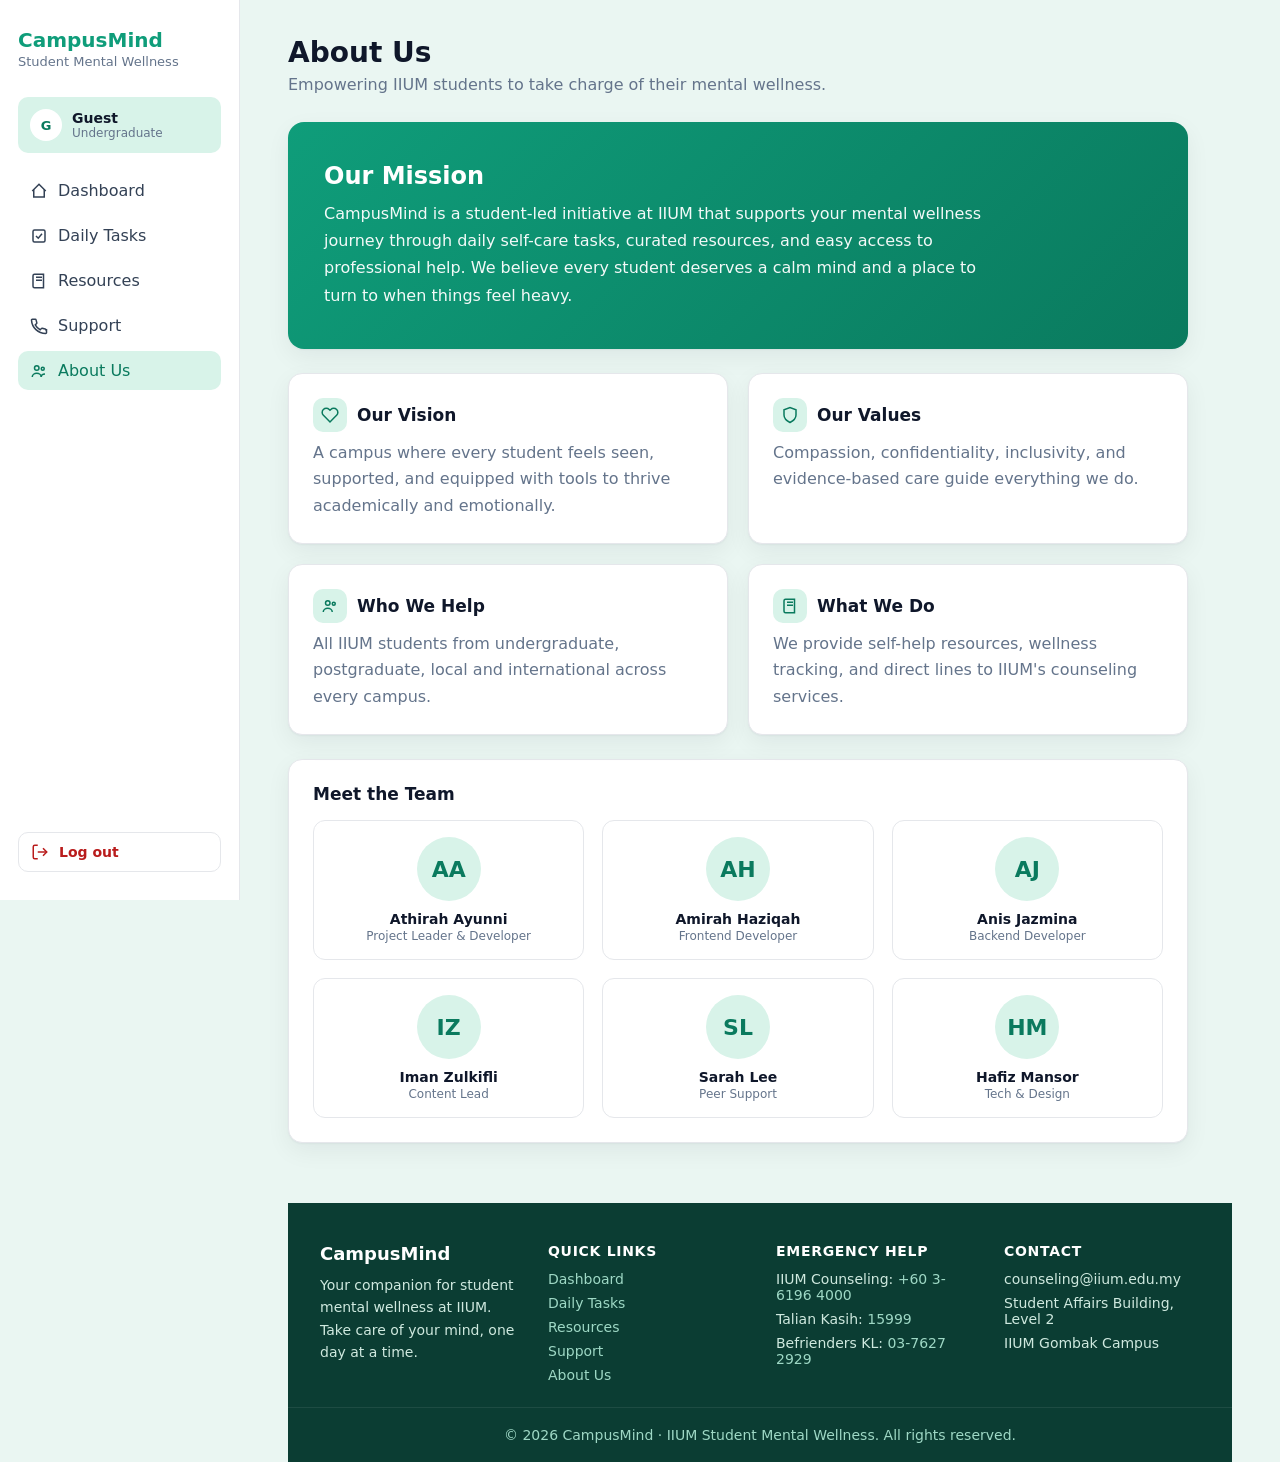
==== about_us.html @ 459f62b7 "Merge pull request #12 from athirahayunni2007-ux/newbranch fix: resolve all responsive layout breakp" ====
<!doctype html>
<html lang="en">
<head>
<meta charset="utf-8" />
<meta name="viewport" content="width=device-width,initial-scale=1" />
<title>About Us · CampusMind</title>
<link rel="stylesheet" href="theme.css" />
<style>
  .about-wrap{max-width:900px}
  .hero{
    background:linear-gradient(135deg,var(--cm-green) 0%,var(--cm-green-dark) 100%);
    color:#fff;border-radius:16px;padding:40px 36px;margin-bottom:24px;
    box-shadow:var(--cm-shadow);
  }
  .hero h3{margin:0 0 10px;font-size:24px}
  .hero p{margin:0;line-height:1.7;opacity:.95;max-width:680px}

  .grid-2{display:grid;grid-template-columns:1fr 1fr;gap:20px}
  .info-card{padding:24px}
  .info-card h4{margin:0 0 8px;font-size:17px;display:flex;align-items:center;gap:10px}
  .info-card .ico{
    width:34px;height:34px;border-radius:10px;background:var(--cm-green-soft);
    color:var(--cm-green-dark);display:inline-flex;align-items:center;justify-content:center;
  }
  .info-card .ico svg{width:18px;height:18px;stroke:currentColor;fill:none;stroke-width:2}
  .info-card p{margin:0;color:var(--cm-muted);line-height:1.65}

  .team-card{padding:24px;margin-top:24px}
  .team-card h4{margin:0 0 16px;font-size:17px}
  .team-grid{display:grid;grid-template-columns:repeat(3,1fr);gap:18px}
  .member{text-align:center;padding:16px;border:1px solid var(--cm-border);border-radius:12px}
  .member .avatar{
    width:64px;height:64px;border-radius:50%;margin:0 auto 10px;
    background:var(--cm-green-soft);color:var(--cm-green-dark);
    display:flex;align-items:center;justify-content:center;font-weight:700;font-size:22px;
  }
  .member .name{margin:0;font-weight:600;font-size:14px}
  .member .role{margin:2px 0 0;color:var(--cm-muted);font-size:12px}

  .loading{padding:30px;text-align:center;color:var(--cm-muted)}

  @media(max-width:990px){
    .grid-2{grid-template-columns:1fr}
    .team-grid{grid-template-columns:1fr 1fr}
  }
  @media(max-width:600px){
    .hero{padding:24px 20px}
    .hero h3{font-size:20px}
    .team-grid{grid-template-columns:1fr}
  }
</style>
</head>
<body>
<div class="cm-app">
  <aside class="cm-sidebar">
    <h1 class="cm-brand">CampusMind</h1>
    <p class="cm-brand-sub">Student Mental Wellness</p>
    <div class="cm-user">
      <div class="cm-avatar" id="user-initials">U</div>
            <div>
                <div class="cm-uname" id="user-display-name">User</div>
                <div class="cm-urole">Undergraduate</div>
            </div>
    </div>
    <nav class="cm-nav">
      <a href="dashboard.html"><svg viewBox="0 0 24 24"><path d="M3 12l9-9 9 9"/><path d="M5 10v10h14V10"/></svg>Dashboard</a>
      <a href="daily_tasks.html"><svg viewBox="0 0 24 24"><rect x="4" y="4" width="16" height="16" rx="2"/><path d="M8 12l3 3 5-6"/></svg>Daily Tasks</a>
      <a href="resource_library.html"><svg viewBox="0 0 24 24"><path d="M4 5a2 2 0 0 1 2-2h12v18H6a2 2 0 0 1-2-2z"/><path d="M8 7h8M8 11h8"/></svg>Resources</a>
      <a href="support.html"><svg viewBox="0 0 24 24"><path d="M22 16.92V21a1 1 0 0 1-1.11 1A19 19 0 0 1 2 4.11 1 1 0 0 1 3 3h4.09a1 1 0 0 1 1 .75l1 4a1 1 0 0 1-.29 1L7 10.5a16 16 0 0 0 6.5 6.5l1.75-1.79a1 1 0 0 1 1-.29l4 1a1 1 0 0 1 .75 1z"/></svg>Support</a>
      <a href="about_us.html" class="active"><svg viewBox="0 0 24 24"><circle cx="9" cy="8" r="3"/><path d="M3 20c0-3 3-5 6-5s6 2 6 5"/><circle cx="17" cy="9" r="2"/><path d="M15 20c0-2 2-4 5-4"/></svg>About Us</a>
    </nav>
    <a href="index.html" class="cm-logout" onclick="localStorage.removeItem('activeUser');">
      <svg viewBox="0 0 24 24"><path d="M9 21H5a2 2 0 0 1-2-2V5a2 2 0 0 1 2-2h4"/><path d="M16 17l5-5-5-5"/><path d="M21 12H9"/></svg>
      Log out
    </a>
  </aside>

  <main class="cm-main">
    <h2 class="cm-page-title">About Us</h2>
    <p class="cm-page-sub">Empowering IIUM students to take charge of their mental wellness.</p>

    <div id="about-content" class="about-wrap">
      <div class="loading">Loading…</div>
    </div>

    <div id="cm-footer-slot"></div>
  </main>
</div>

<script id="about-data" type="application/json">
{
  "hero": {
    "title": "Our Mission",
    "body": "CampusMind is a student-led initiative at IIUM that supports your mental wellness journey through daily self-care tasks, curated resources, and easy access to professional help. We believe every student deserves a calm mind and a place to turn to when things feel heavy."
  },
  "info": [
    { "icon": "heart",  "title": "Our Vision",  "body": "A campus where every student feels seen, supported, and equipped with tools to thrive academically and emotionally." },
    { "icon": "shield", "title": "Our Values",  "body": "Compassion, confidentiality, inclusivity, and evidence-based care guide everything we do." },
    { "icon": "users",  "title": "Who We Help", "body": "All IIUM students from undergraduate, postgraduate, local and international across every campus." },
    { "icon": "book",   "title": "What We Do",  "body": "We provide self-help resources, wellness tracking, and direct lines to IIUM's counseling services." }
  ],
  "team": [
    { "name": "Athirah Ayunni",  "role": "Project Leader & Developer" },
    { "name": "Amirah Haziqah",         "role": "Frontend Developer" },
    { "name": "Anis Jazmina",        "role": "Backend Developer" },
    { "name": "Iman Zulkifli",      "role": "Content Lead" },
    { "name": "Sarah Lee",          "role": "Peer Support" },
    { "name": "Hafiz Mansor",       "role": "Tech & Design" }
  ]
}
</script>

<script>
  const savedName = localStorage.getItem('activeUser') || "Guest";
    document.getElementById('user-display-name').innerText = savedName;
    document.getElementById('user-initials').innerText = savedName.charAt(0).toUpperCase();

(function(){
  var ICONS = {
    heart:  '<svg viewBox="0 0 24 24"><path d="M20.84 4.61a5.5 5.5 0 0 0-7.78 0L12 5.67l-1.06-1.06a5.5 5.5 0 0 0-7.78 7.78l1.06 1.06L12 21.23l7.78-7.78 1.06-1.06a5.5 5.5 0 0 0 0-7.78z"/></svg>',
    shield: '<svg viewBox="0 0 24 24"><path d="M12 22s8-4 8-10V5l-8-3-8 3v7c0 6 8 10 8 10z"/></svg>',
    users:  '<svg viewBox="0 0 24 24"><circle cx="9" cy="8" r="3"/><path d="M3 20c0-3 3-5 6-5s6 2 6 5"/><circle cx="17" cy="9" r="2"/></svg>',
    book:   '<svg viewBox="0 0 24 24"><path d="M4 5a2 2 0 0 1 2-2h12v18H6a2 2 0 0 1-2-2z"/><path d="M8 7h8M8 11h8"/></svg>'
  };

  function render(d){
    var initials = function(n){return n.split(' ').map(function(p){return p[0]}).join('').slice(0,2).toUpperCase();};
    var html = ''+
      '<section class="hero"><h3>'+d.hero.title+'</h3><p>'+d.hero.body+'</p></section>'+
      '<div class="grid-2">'+
        d.info.map(function(i){
          return '<div class="cm-card info-card">'+
            '<h4><span class="ico">'+(ICONS[i.icon]||ICONS.heart)+'</span>'+i.title+'</h4>'+
            '<p>'+i.body+'</p></div>';
        }).join('')+
      '</div>'+
      '<section class="cm-card team-card">'+
        '<h4>Meet the Team</h4>'+
        '<div class="team-grid">'+
          d.team.map(function(m){
            return '<div class="member"><div class="avatar">'+initials(m.name)+'</div>'+
              '<p class="name">'+m.name+'</p><p class="role">'+m.role+'</p></div>';
          }).join('')+
        '</div>'+
      '</section>';
    document.getElementById('about-content').innerHTML = html;
  }

  function fallback(){
    try{ render(JSON.parse(document.getElementById('about-data').textContent)); }
    catch(e){ document.getElementById('about-content').innerHTML='<div class="loading">Unable to load.</div>'; }
  }

  var xhr = new XMLHttpRequest();
  xhr.open('GET','about.json',true);
  xhr.onreadystatechange = function(){
    if(xhr.readyState===4){
      if(xhr.status===200){
        try{ render(JSON.parse(xhr.responseText)); }catch(e){ fallback(); }
      } else { fallback(); }
    }
  };
  try{ xhr.send(); }catch(e){ fallback(); }
})();
</script>
<script src="footer.js"></script>
</body>
</html>
---- theme.css ----
:root{
  --cm-green:#0f9d7a;
  --cm-green-dark:#0a7a5e;
  --cm-green-soft:#d8f3e9;
  --cm-bg:#eaf6f2;
  --cm-card:#ffffff;
  --cm-text:#0f172a;
  --cm-muted:#64748b;
  --cm-border:#e5e7eb;
  --cm-shadow:0 1px 2px rgba(15,23,42,.04), 0 8px 24px rgba(15,23,42,.06);
}
*{box-sizing:border-box}
html,body{margin:0;padding:0}
body{
  font-family:'Inter','Segoe UI',system-ui,-apple-system,sans-serif;
  background:var(--cm-bg);
  color:var(--cm-text);
  min-height:100vh;
}
a{color:var(--cm-green);text-decoration:none}
a:hover{text-decoration:underline}

.cm-app{display:grid;grid-template-columns:240px 1fr;min-height:100vh}
.cm-sidebar{
  background:#fff;
  border-right:1px solid var(--cm-border);
  padding:28px 18px;
  position:sticky;top:0;height:100vh;
  display:flex;flex-direction:column;
}
.cm-user{
  display:flex;align-items:center;gap:10px;
  padding:12px;border-radius:10px;background:var(--cm-green-soft);
  margin-bottom:18px;
}
.cm-user .cm-avatar{
  width:32px;height:32px;border-radius:50%;
  background:#fff;color:var(--cm-green-dark);
  display:flex;align-items:center;justify-content:center;font-weight:700;font-size:13px;
}
.cm-user .cm-uname{font-weight:600;font-size:14px;line-height:1.2}
.cm-user .cm-urole{color:var(--cm-muted);font-size:12px}
.cm-logout{
  margin-top:auto;
  display:flex;align-items:center;gap:10px;
  padding:10px 12px;border-radius:10px;
  background:transparent;border:1px solid var(--cm-border);
  color:#b91c1c;font-weight:600;font-size:14px;
  cursor:pointer;text-decoration:none;
  font-family:inherit;width:100%;
}
.cm-logout:hover{background:#fef2f2;text-decoration:none}
.cm-logout svg{width:18px;height:18px;stroke:currentColor;fill:none;stroke-width:2}
.cm-brand{font-weight:800;color:var(--cm-green);font-size:20px;margin:0}
.cm-brand-sub{color:var(--cm-muted);font-size:13px;margin:2px 0 28px}
.cm-nav{display:flex;flex-direction:column;gap:6px}
.cm-nav a{
  display:flex;align-items:center;gap:10px;
  padding:10px 12px;border-radius:10px;color:#334155;font-weight:500;
}
.cm-nav a:hover{background:#f1f5f9;text-decoration:none}
.cm-nav a.active{background:var(--cm-green-soft);color:var(--cm-green-dark)}
.cm-nav svg{width:18px;height:18px;stroke:currentColor;fill:none;stroke-width:2}

.cm-main{padding:36px 48px 0}
.cm-page-title{font-size:28px;font-weight:800;margin:0 0 6px}
.cm-page-sub{color:var(--cm-muted);margin:0 0 28px}

.cm-card{
  background:var(--cm-card);
  border:1px solid var(--cm-border);
  border-radius:14px;
  box-shadow:var(--cm-shadow);
  overflow:hidden;
}

.cm-footer{
  margin-top:60px;
  background:#0b3d33;
  color:#cfe9df;
}
.cm-footer-inner{
  max-width:1200px;margin:0 auto;
  padding:40px 32px 24px;
  display:grid;grid-template-columns:repeat(4,1fr);gap:32px;
}
.cm-footer h4.cm-footer-brand{color:#fff;margin:0 0 10px;font-size:18px}
.cm-footer h5{color:#fff;margin:0 0 12px;font-size:14px;text-transform:uppercase;letter-spacing:.05em}
.cm-footer p{margin:0;line-height:1.6;font-size:14px}
.cm-footer ul{list-style:none;padding:0;margin:0;display:flex;flex-direction:column;gap:8px;font-size:14px}
.cm-footer a{color:#9ed8c5}
.cm-footer a:hover{color:#fff}
.cm-footer-bottom{
  border-top:1px solid rgba(255,255,255,.08);
  padding:16px 32px;text-align:center;font-size:13px;color:#9ed8c5;
}

@media (max-width: 990px){
  .cm-app{grid-template-columns:1fr}
  .cm-sidebar{position:static;height:auto;padding:20px;border-right:none;border-bottom:1px solid var(--cm-border)}
  .cm-nav{flex-direction:row;flex-wrap:wrap;gap:8px}
  .cm-logout{margin-top:15px;width:auto;display:inline-flex}
  .cm-brand-sub{margin-bottom:15px}
  .cm-main{padding:28px}
  .cm-footer-inner{grid-template-columns:1fr 1fr;padding:32px 20px}
}

@media (max-width: 600px){
  .cm-sidebar{padding:15px}
  .cm-nav{flex-direction:column;width:100%}
  .cm-nav a{width:100%}
  .cm-logout{display:flex;width:100%;justify-content:center}
  .cm-main{padding:16px}
  .cm-page-title{font-size:22px}
  .cm-footer-inner{grid-template-columns:1fr;gap:24px}
}
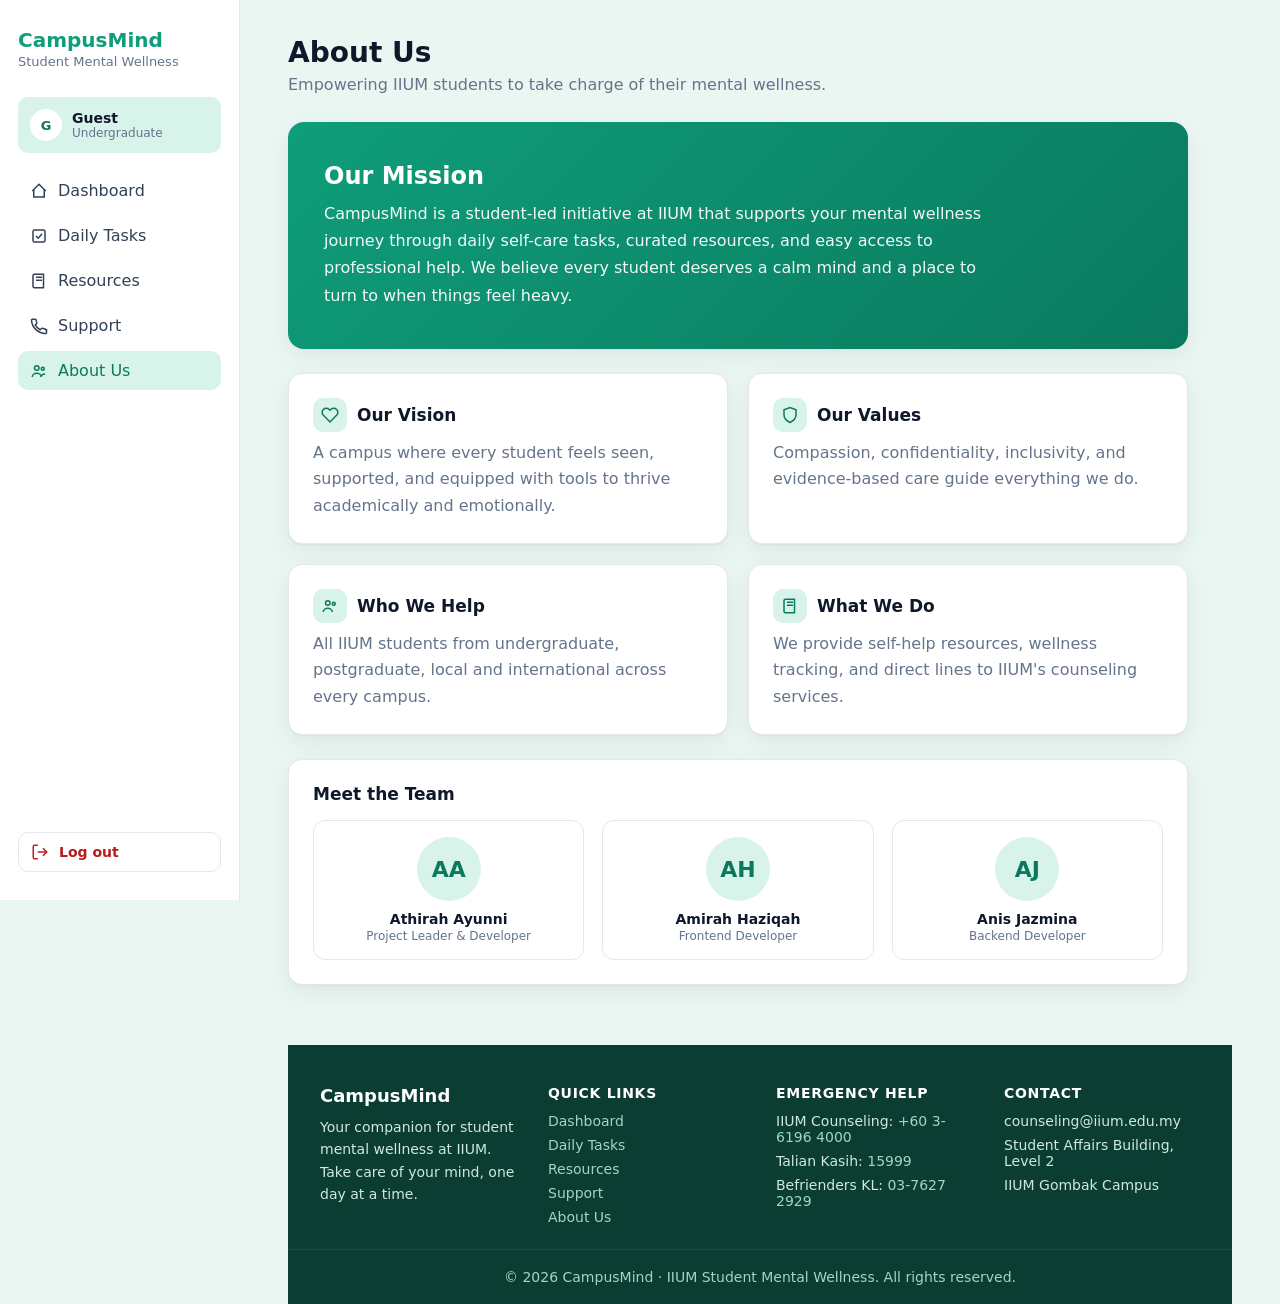
==== commit 3554e31d: "edit/AboutUsTeam" ====
--- a/about_us.html
+++ b/about_us.html
@@ -1,56 +1,107 @@
 <!doctype html>
 <html lang="en">
 <head>
-<meta charset="utf-8" />
-<meta name="viewport" content="width=device-width,initial-scale=1" />
-<title>About Us · CampusMind</title>
-<link rel="stylesheet" href="theme.css" />
-<style>
-  .about-wrap{max-width:900px}
+  <meta charset="utf-8" />
+  <meta name="viewport" content="width=device-width,initial-scale=1" />
+
+  <title>About Us · CampusMind</title>
+  <link rel="stylesheet" href="theme.css" />
+
+  <style>
+
+  .about-wrap{
+    max-width:900px
+  }
+
   .hero{
     background:linear-gradient(135deg,var(--cm-green) 0%,var(--cm-green-dark) 100%);
     color:#fff;border-radius:16px;padding:40px 36px;margin-bottom:24px;
     box-shadow:var(--cm-shadow);
   }
-  .hero h3{margin:0 0 10px;font-size:24px}
-  .hero p{margin:0;line-height:1.7;opacity:.95;max-width:680px}
-
-  .grid-2{display:grid;grid-template-columns:1fr 1fr;gap:20px}
-  .info-card{padding:24px}
-  .info-card h4{margin:0 0 8px;font-size:17px;display:flex;align-items:center;gap:10px}
+
+  .hero h3{
+    margin:0 0 10px;font-size:24px
+  }
+
+  .hero p{
+    margin:0;line-height:1.7;opacity:.95;max-width:680px
+  }
+
+  .grid-2{
+    display:grid;grid-template-columns:1fr 1fr;gap:20px
+  }
+
+  .info-card{
+    padding:24px
+  }
+
+  .info-card h4{
+    margin:0 0 8px;font-size:17px;display:flex;align-items:center;gap:10px
+  }
+
   .info-card .ico{
     width:34px;height:34px;border-radius:10px;background:var(--cm-green-soft);
     color:var(--cm-green-dark);display:inline-flex;align-items:center;justify-content:center;
   }
-  .info-card .ico svg{width:18px;height:18px;stroke:currentColor;fill:none;stroke-width:2}
-  .info-card p{margin:0;color:var(--cm-muted);line-height:1.65}
-
-  .team-card{padding:24px;margin-top:24px}
-  .team-card h4{margin:0 0 16px;font-size:17px}
-  .team-grid{display:grid;grid-template-columns:repeat(3,1fr);gap:18px}
-  .member{text-align:center;padding:16px;border:1px solid var(--cm-border);border-radius:12px}
+
+  .info-card .ico svg{
+    width:18px;height:18px;stroke:currentColor;fill:none;stroke-width:2
+  }
+
+  .info-card p{
+    margin:0;color:var(--cm-muted);line-height:1.65
+  }
+
+  .team-card{
+    padding:24px;margin-top:24px
+  }
+
+  .team-card h4{
+    margin:0 0 16px;font-size:17px
+  }
+
+  .team-grid{
+    display:grid;grid-template-columns:repeat(3,1fr);gap:18px
+  }
+
+  .member{
+    text-align:center;padding:16px;border:1px solid var(--cm-border);border-radius:12px
+  }
+
   .member .avatar{
     width:64px;height:64px;border-radius:50%;margin:0 auto 10px;
     background:var(--cm-green-soft);color:var(--cm-green-dark);
     display:flex;align-items:center;justify-content:center;font-weight:700;font-size:22px;
   }
-  .member .name{margin:0;font-weight:600;font-size:14px}
-  .member .role{margin:2px 0 0;color:var(--cm-muted);font-size:12px}
-
-  .loading{padding:30px;text-align:center;color:var(--cm-muted)}
+
+  .member .name{
+    margin:0;font-weight:600;font-size:14px
+  }
+
+  .member .role{
+    margin:2px 0 0;color:var(--cm-muted);font-size:12px
+  }
+
+  .loading{
+    padding:30px;text-align:center;color:var(--cm-muted)
+  }
 
   @media(max-width:990px){
     .grid-2{grid-template-columns:1fr}
     .team-grid{grid-template-columns:1fr 1fr}
   }
+  
   @media(max-width:600px){
     .hero{padding:24px 20px}
     .hero h3{font-size:20px}
     .team-grid{grid-template-columns:1fr}
   }
-</style>
+
+  </style>
 </head>
+
 <body>
+
 <div class="cm-app">
   <aside class="cm-sidebar">
     <h1 class="cm-brand">CampusMind</h1>
@@ -62,6 +113,7 @@
                 <div class="cm-urole">Undergraduate</div>
             </div>
     </div>
+
     <nav class="cm-nav">
       <a href="dashboard.html"><svg viewBox="0 0 24 24"><path d="M3 12l9-9 9 9"/><path d="M5 10v10h14V10"/></svg>Dashboard</a>
       <a href="daily_tasks.html"><svg viewBox="0 0 24 24"><rect x="4" y="4" width="16" height="16" rx="2"/><path d="M8 12l3 3 5-6"/></svg>Daily Tasks</a>
@@ -69,6 +121,7 @@
       <a href="support.html"><svg viewBox="0 0 24 24"><path d="M22 16.92V21a1 1 0 0 1-1.11 1A19 19 0 0 1 2 4.11 1 1 0 0 1 3 3h4.09a1 1 0 0 1 1 .75l1 4a1 1 0 0 1-.29 1L7 10.5a16 16 0 0 0 6.5 6.5l1.75-1.79a1 1 0 0 1 1-.29l4 1a1 1 0 0 1 .75 1z"/></svg>Support</a>
       <a href="about_us.html" class="active"><svg viewBox="0 0 24 24"><circle cx="9" cy="8" r="3"/><path d="M3 20c0-3 3-5 6-5s6 2 6 5"/><circle cx="17" cy="9" r="2"/><path d="M15 20c0-2 2-4 5-4"/></svg>About Us</a>
     </nav>
+
     <a href="index.html" class="cm-logout" onclick="localStorage.removeItem('activeUser');">
       <svg viewBox="0 0 24 24"><path d="M9 21H5a2 2 0 0 1-2-2V5a2 2 0 0 1 2-2h4"/><path d="M16 17l5-5-5-5"/><path d="M21 12H9"/></svg>
       Log out
@@ -102,10 +155,7 @@
   "team": [
     { "name": "Athirah Ayunni",  "role": "Project Leader & Developer" },
     { "name": "Amirah Haziqah",         "role": "Frontend Developer" },
-    { "name": "Anis Jazmina",        "role": "Backend Developer" },
-    { "name": "Iman Zulkifli",      "role": "Content Lead" },
-    { "name": "Sarah Lee",          "role": "Peer Support" },
-    { "name": "Hafiz Mansor",       "role": "Tech & Design" }
+    { "name": "Anis Jazmina",        "role": "Backend Developer" }
   ]
 }
 </script>
@@ -163,6 +213,8 @@
   try{ xhr.send(); }catch(e){ fallback(); }
 })();
 </script>
+
 <script src="footer.js"></script>
+
 </body>
 </html>
--- a/theme.css
+++ b/theme.css
@@ -10,17 +10,30 @@
   --cm-shadow:0 1px 2px rgba(15,23,42,.04), 0 8px 24px rgba(15,23,42,.06);
 }
 *{box-sizing:border-box}
-html,body{margin:0;padding:0}
+
+html,body{
+  margin:0;padding:0
+}
+
 body{
   font-family:'Inter','Segoe UI',system-ui,-apple-system,sans-serif;
   background:var(--cm-bg);
   color:var(--cm-text);
   min-height:100vh;
 }
-a{color:var(--cm-green);text-decoration:none}
-a:hover{text-decoration:underline}
 
-.cm-app{display:grid;grid-template-columns:240px 1fr;min-height:100vh}
+a{
+  color:var(--cm-green);text-decoration:none
+}
+
+a:hover{
+  text-decoration:underline
+}
+
+.cm-app{
+  display:grid;grid-template-columns:240px 1fr;min-height:100vh
+}
+
 .cm-sidebar{
   background:#fff;
   border-right:1px solid var(--cm-border);
@@ -28,18 +41,27 @@
   position:sticky;top:0;height:100vh;
   display:flex;flex-direction:column;
 }
+
 .cm-user{
   display:flex;align-items:center;gap:10px;
   padding:12px;border-radius:10px;background:var(--cm-green-soft);
   margin-bottom:18px;
 }
+
 .cm-user .cm-avatar{
   width:32px;height:32px;border-radius:50%;
   background:#fff;color:var(--cm-green-dark);
   display:flex;align-items:center;justify-content:center;font-weight:700;font-size:13px;
 }
-.cm-user .cm-uname{font-weight:600;font-size:14px;line-height:1.2}
-.cm-user .cm-urole{color:var(--cm-muted);font-size:12px}
+
+.cm-user .cm-uname{
+  font-weight:600;font-size:14px;line-height:1.2
+}
+
+.cm-user .cm-urole{
+  color:var(--cm-muted);font-size:12px
+}
+
 .cm-logout{
   margin-top:auto;
   display:flex;align-items:center;gap:10px;
@@ -49,22 +71,55 @@
   cursor:pointer;text-decoration:none;
   font-family:inherit;width:100%;
 }
-.cm-logout:hover{background:#fef2f2;text-decoration:none}
-.cm-logout svg{width:18px;height:18px;stroke:currentColor;fill:none;stroke-width:2}
-.cm-brand{font-weight:800;color:var(--cm-green);font-size:20px;margin:0}
-.cm-brand-sub{color:var(--cm-muted);font-size:13px;margin:2px 0 28px}
-.cm-nav{display:flex;flex-direction:column;gap:6px}
+
+.cm-logout:hover{
+  background:#fef2f2;text-decoration:none
+}
+
+.cm-logout svg{
+  width:18px;height:18px;stroke:currentColor;fill:none;stroke-width:2
+}
+
+.cm-brand{
+  font-weight:800;color:var(--cm-green);font-size:20px;margin:0
+}
+
+.cm-brand-sub{
+  color:var(--cm-muted);font-size:13px;margin:2px 0 28px
+}
+
+.cm-nav{
+  display:flex;flex-direction:column;gap:6px
+}
+
 .cm-nav a{
   display:flex;align-items:center;gap:10px;
   padding:10px 12px;border-radius:10px;color:#334155;font-weight:500;
 }
-.cm-nav a:hover{background:#f1f5f9;text-decoration:none}
-.cm-nav a.active{background:var(--cm-green-soft);color:var(--cm-green-dark)}
-.cm-nav svg{width:18px;height:18px;stroke:currentColor;fill:none;stroke-width:2}
 
-.cm-main{padding:36px 48px 0}
-.cm-page-title{font-size:28px;font-weight:800;margin:0 0 6px}
-.cm-page-sub{color:var(--cm-muted);margin:0 0 28px}
+.cm-nav a:hover{
+  background:#f1f5f9;text-decoration:none
+}
+
+.cm-nav a.active{
+  background:var(--cm-green-soft);color:var(--cm-green-dark)
+}
+
+.cm-nav svg{
+  width:18px;height:18px;stroke:currentColor;fill:none;stroke-width:2
+}
+
+.cm-main{
+  padding:36px 48px 0
+}
+
+.cm-page-title{
+  font-size:28px;font-weight:800;margin:0 0 6px
+}
+
+.cm-page-sub{
+  color:var(--cm-muted);margin:0 0 28px
+}
 
 .cm-card{
   background:var(--cm-card);
@@ -79,17 +134,36 @@
   background:#0b3d33;
   color:#cfe9df;
 }
+
 .cm-footer-inner{
   max-width:1200px;margin:0 auto;
   padding:40px 32px 24px;
   display:grid;grid-template-columns:repeat(4,1fr);gap:32px;
 }
-.cm-footer h4.cm-footer-brand{color:#fff;margin:0 0 10px;font-size:18px}
-.cm-footer h5{color:#fff;margin:0 0 12px;font-size:14px;text-transform:uppercase;letter-spacing:.05em}
-.cm-footer p{margin:0;line-height:1.6;font-size:14px}
-.cm-footer ul{list-style:none;padding:0;margin:0;display:flex;flex-direction:column;gap:8px;font-size:14px}
-.cm-footer a{color:#9ed8c5}
-.cm-footer a:hover{color:#fff}
+
+.cm-footer h4.cm-footer-brand{
+  color:#fff;margin:0 0 10px;font-size:18px
+}
+
+.cm-footer h5{
+  color:#fff;margin:0 0 12px;font-size:14px;text-transform:uppercase;letter-spacing:.05em
+}
+
+.cm-footer p{
+  margin:0;line-height:1.6;font-size:14px
+}
+
+.cm-footer ul{
+  list-style:none;padding:0;margin:0;display:flex;flex-direction:column;gap:8px;font-size:14px
+}
+
+.cm-footer a{
+  color:#9ed8c5
+}
+.cm-footer a:hover{
+  color:#fff
+}
+
 .cm-footer-bottom{
   border-top:1px solid rgba(255,255,255,.08);
   padding:16px 32px;text-align:center;font-size:13px;color:#9ed8c5;
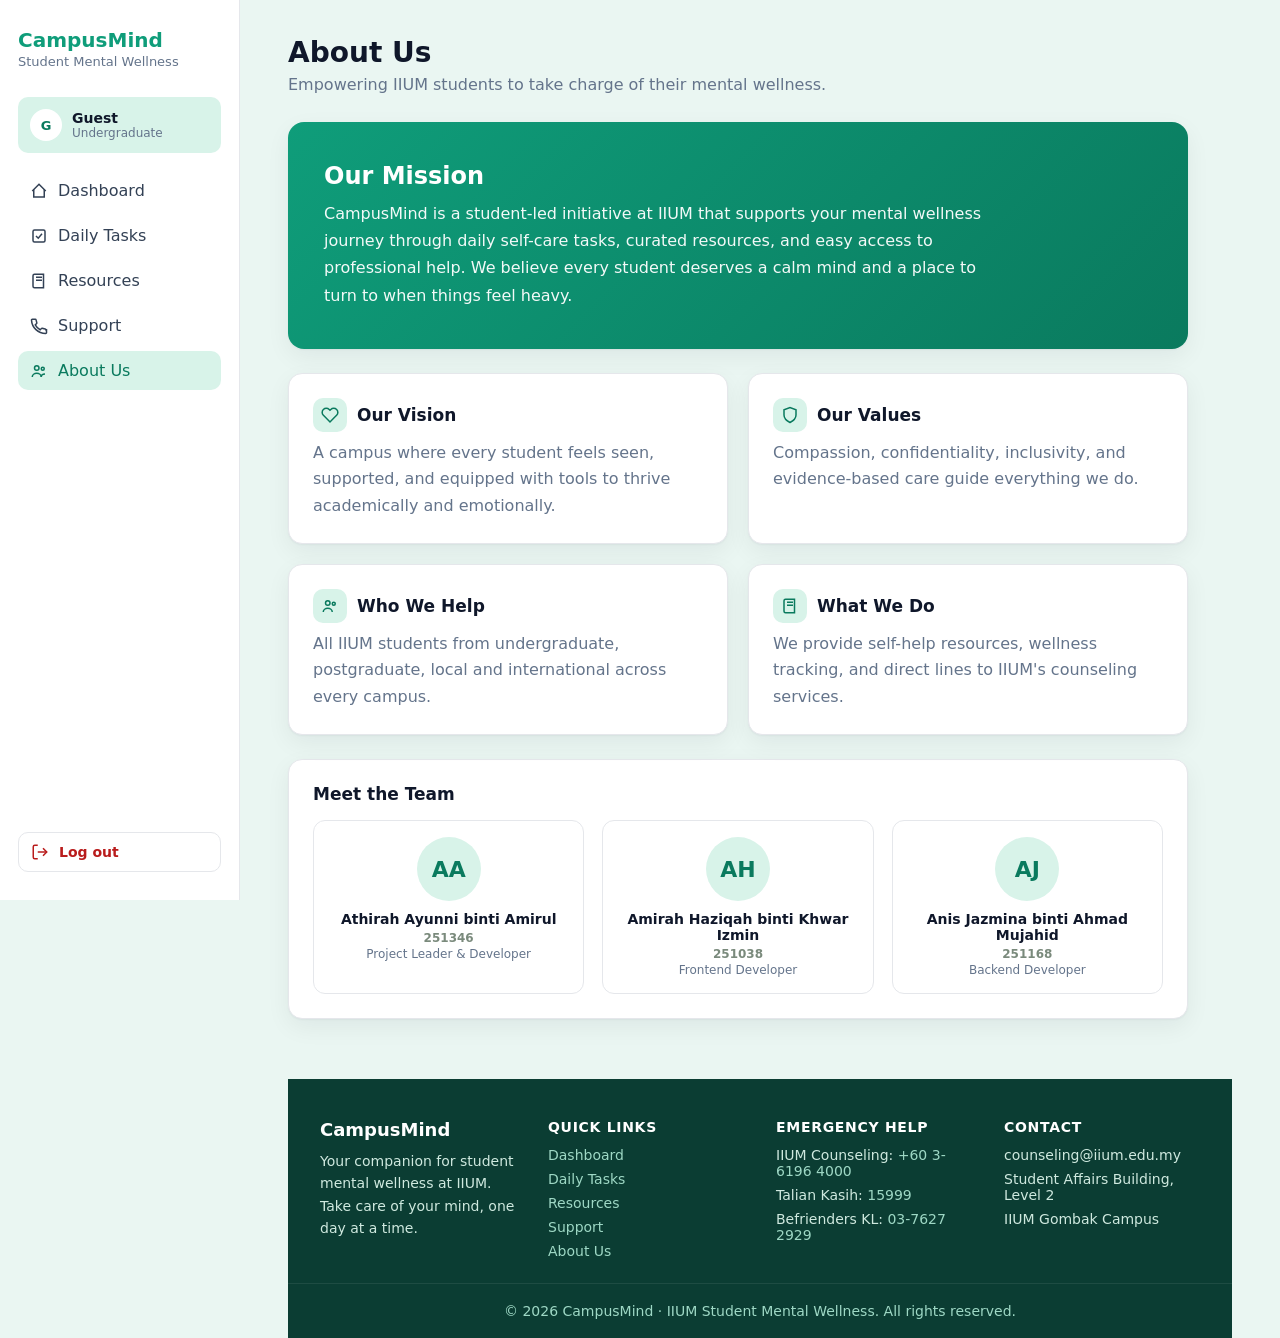
==== commit 3ba760f0: "fixed/AboutUs" ====
--- a/about_us.html
+++ b/about_us.html
@@ -153,9 +153,9 @@
     { "icon": "book",   "title": "What We Do",  "body": "We provide self-help resources, wellness tracking, and direct lines to IIUM's counseling services." }
   ],
   "team": [
-    { "name": "Athirah Ayunni",  "role": "Project Leader & Developer" },
-    { "name": "Amirah Haziqah",         "role": "Frontend Developer" },
-    { "name": "Anis Jazmina",        "role": "Backend Developer" }
+    { "name": "Athirah Ayunni binti Amirul",        "matricNo": "251346" ,         "role": "Project Leader & Developer" },
+    { "name": "Amirah Haziqah binti Khwar Izmin",    "matricNo": "251038",   "role": "Frontend Developer" },
+    { "name": "Anis Jazmina binti Ahmad Mujahid",    "matricNo": "251168" ,   "role": "Backend Developer" }
   ]
 }
 </script>
@@ -189,7 +189,9 @@
         '<div class="team-grid">'+
           d.team.map(function(m){
             return '<div class="member"><div class="avatar">'+initials(m.name)+'</div>'+
-              '<p class="name">'+m.name+'</p><p class="role">'+m.role+'</p></div>';
+              '<p class="name">'+m.name+'</p>'+
+              '<p class="role" style="font-weight: 600; color: #7a8a7c; margin: 4px 0 0;">'+m.matricNo+'</p>'+ // Tambah baris ini
+              '<p class="role">'+m.role+'</p></div>';
           }).join('')+
         '</div>'+
       '</section>';
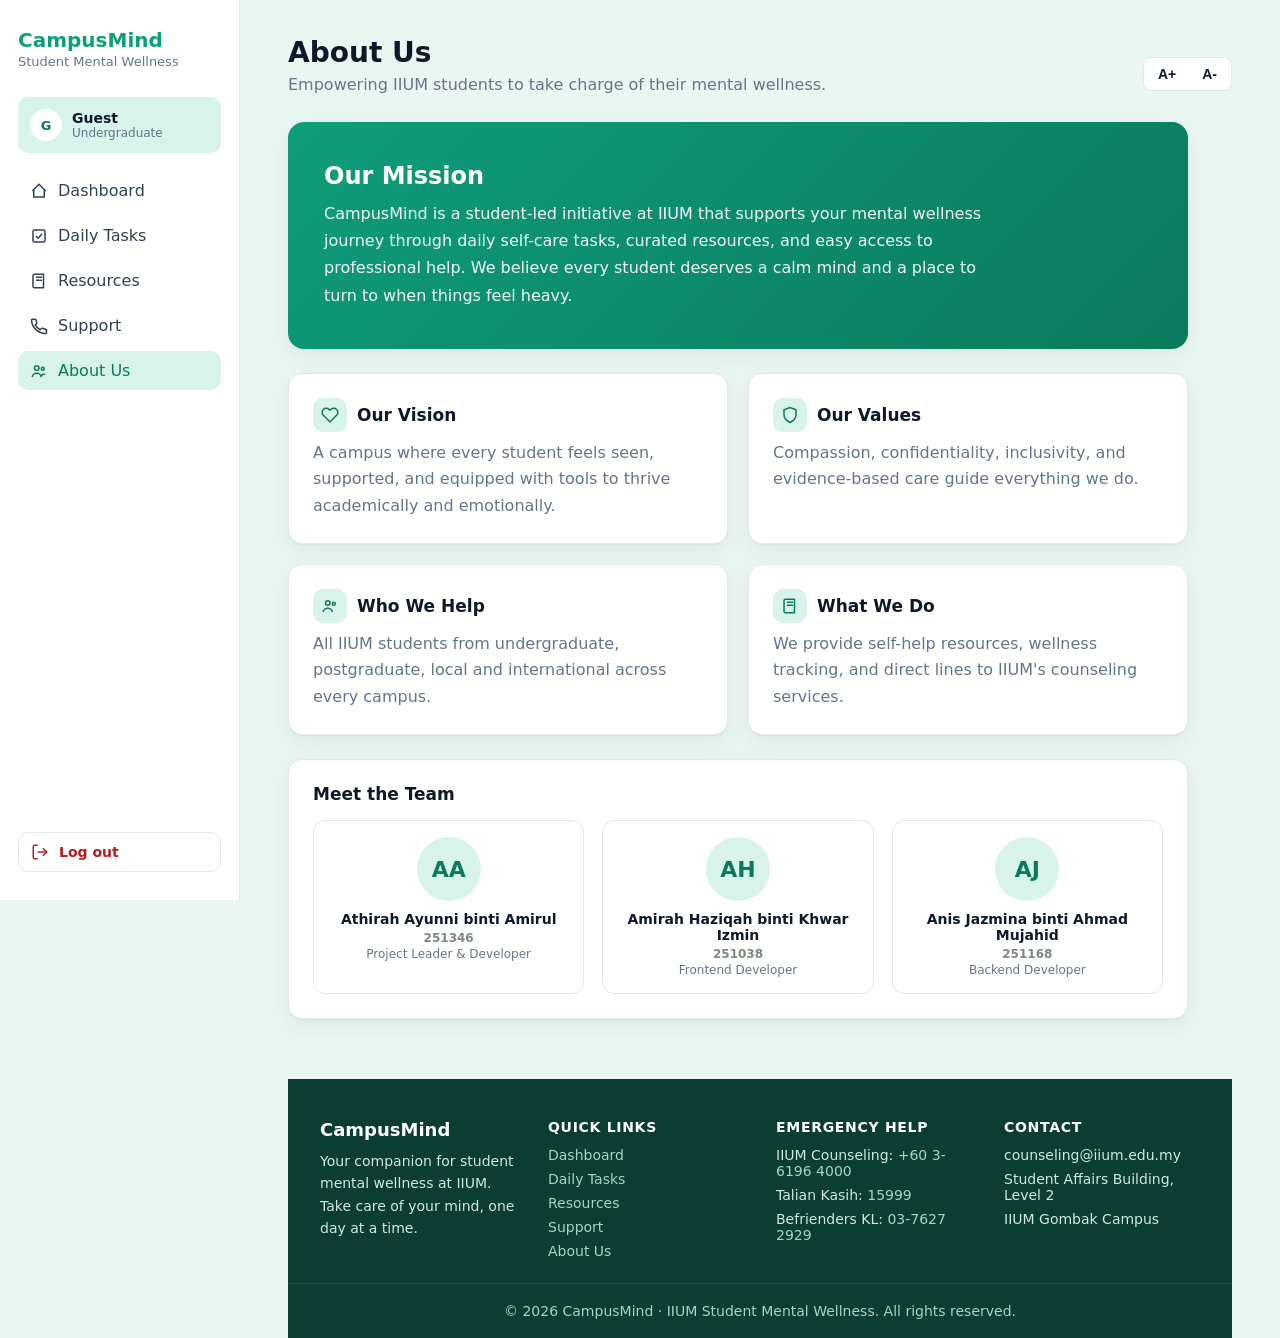
==== commit 0957fabc: "Merge pull request #19 from athirahayunni2007-ux/newbranch accessibility" ====
--- a/about_us.html
+++ b/about_us.html
@@ -8,6 +8,10 @@
   <link rel="stylesheet" href="theme.css" />
 
   <style>
+  /* CSS TAMBAHAN AKSESIBILITI */
+  .accessibility-tools { display: flex; gap: 6px; background: #fff; padding: 4px; border-radius: 8px; border: 1px solid var(--cm-border); display: inline-flex; margin-bottom: 10px; }
+  .btn-access { background: transparent; border: none; color: var(--cm-text); padding: 4px 10px; font-weight: 700; font-size: 14px; cursor: pointer; border-radius: 6px; transition: 0.1s; }
+  .btn-access:hover { background: var(--cm-green-soft); color: var(--cm-green-dark); }
 
   .about-wrap{
     max-width:900px
@@ -129,8 +133,16 @@
   </aside>
 
   <main class="cm-main">
-    <h2 class="cm-page-title">About Us</h2>
-    <p class="cm-page-sub">Empowering IIUM students to take charge of their mental wellness.</p>
+    <div style="display: flex; justify-content: space-between; align-items: center;">
+      <div>
+        <h2 class="cm-page-title">About Us</h2>
+        <p class="cm-page-sub">Empowering IIUM students to take charge of their mental wellness.</p>
+      </div>
+      <div class="accessibility-tools">
+        <button class="btn-access" onclick="changeFontSize('up')">A+</button>
+        <button class="btn-access" onclick="changeFontSize('down')">A-</button>
+      </div>
+    </div>
 
     <div id="about-content" class="about-wrap">
       <div class="loading">Loading…</div>
@@ -153,14 +165,28 @@
     { "icon": "book",   "title": "What We Do",  "body": "We provide self-help resources, wellness tracking, and direct lines to IIUM's counseling services." }
   ],
   "team": [
-    { "name": "Athirah Ayunni binti Amirul",        "matricNo": "251346" ,         "role": "Project Leader & Developer" },
+    { "name": "Athirah Ayunni binti Amirul",        "matricNo": "251346" ,        "role": "Project Leader & Developer" },
     { "name": "Amirah Haziqah binti Khwar Izmin",    "matricNo": "251038",   "role": "Frontend Developer" },
-    { "name": "Anis Jazmina binti Ahmad Mujahid",    "matricNo": "251168" ,   "role": "Backend Developer" }
+    { "name": "Anis Jazmina binti Ahmad Mujahid",    "matricNo": "251168" ,  "role": "Backend Developer" }
   ]
 }
 </script>
 
 <script>
+  // SKRIP AKSESIBILITI
+  let currentScale = 100;
+  function changeFontSize(action) {
+      if(action === 'up' && currentScale < 150) currentScale += 15;
+      if(action === 'down' && currentScale > 100) currentScale -= 15;
+      document.body.style.fontSize = currentScale + '%';
+      const mainContent = document.querySelector('.cm-main');
+      if(mainContent) {
+          mainContent.querySelectorAll('h1, h2, h3, h4, p, span, div').forEach(el => {
+              el.style.fontSize = (currentScale / 100) + 'em';
+          });
+      }
+  }
+
   const savedName = localStorage.getItem('activeUser') || "Guest";
     document.getElementById('user-display-name').innerText = savedName;
     document.getElementById('user-initials').innerText = savedName.charAt(0).toUpperCase();
@@ -190,7 +216,7 @@
           d.team.map(function(m){
             return '<div class="member"><div class="avatar">'+initials(m.name)+'</div>'+
               '<p class="name">'+m.name+'</p>'+
-              '<p class="role" style="font-weight: 600; color: #7a8a7c; margin: 4px 0 0;">'+m.matricNo+'</p>'+ // Tambah baris ini
+              '<p class="role" style="font-weight: 600; color: #7a8a7c; margin: 4px 0 0;">'+m.matricNo+'</p>'+
               '<p class="role">'+m.role+'</p></div>';
           }).join('')+
         '</div>'+
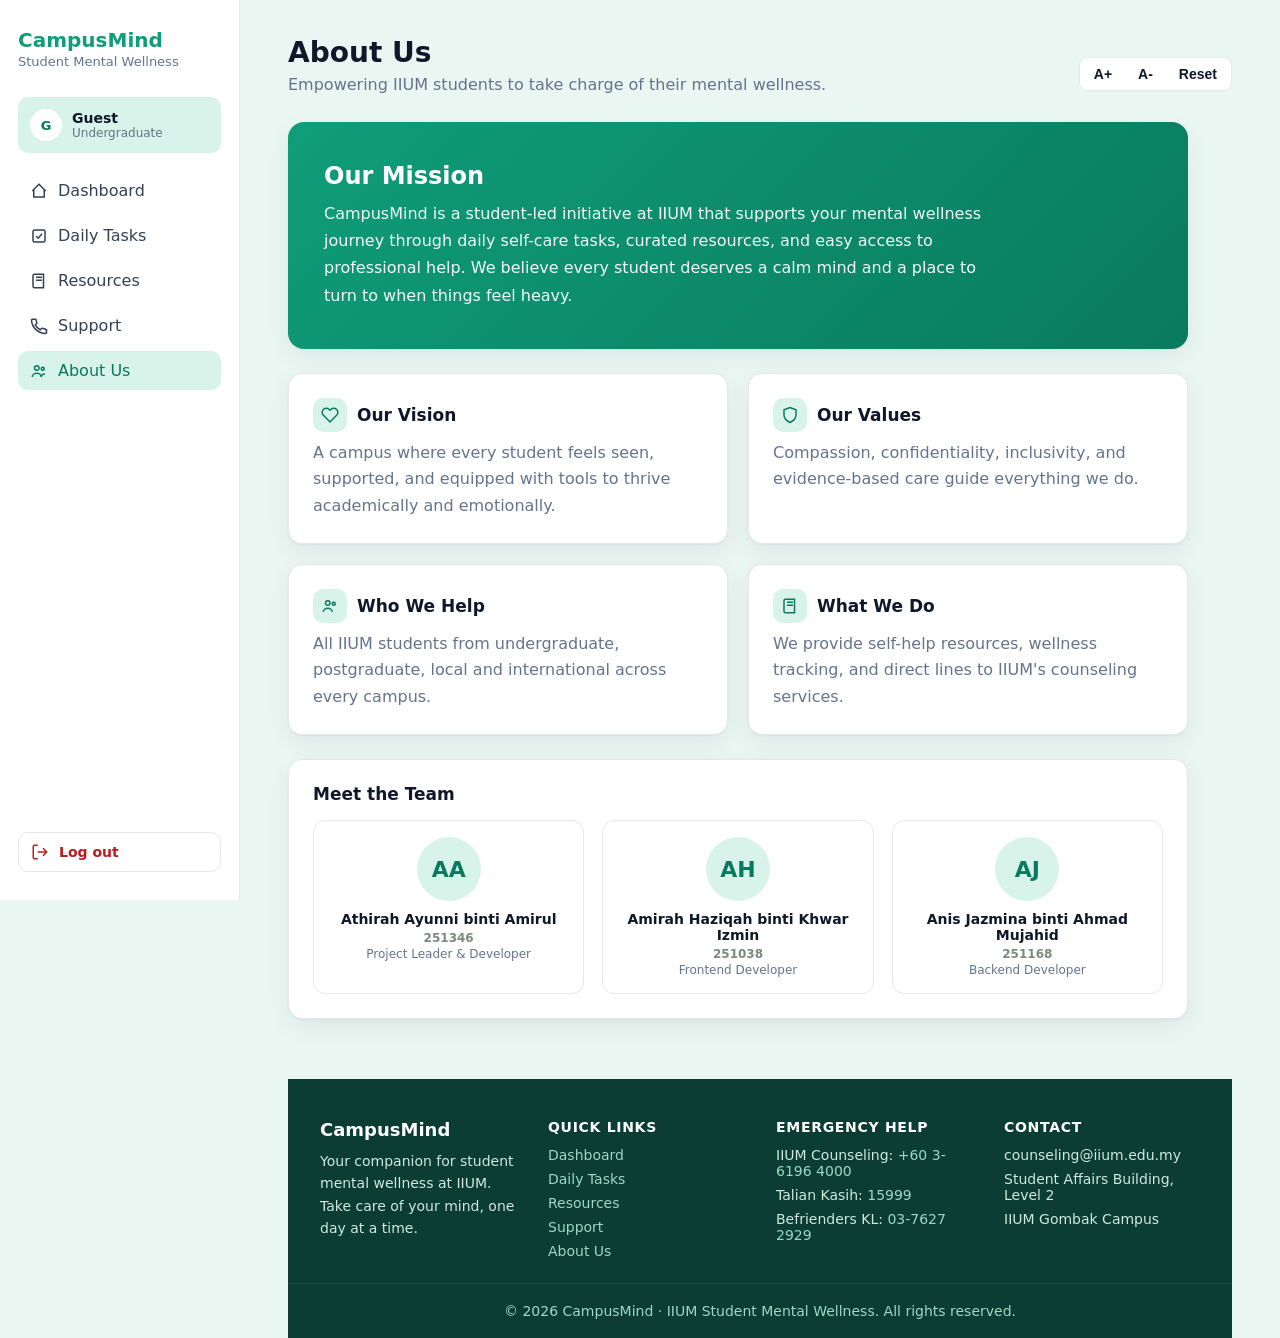
==== commit 65790c1d: "fix/Access" ====
--- a/about_us.html
+++ b/about_us.html
@@ -141,6 +141,7 @@
       <div class="accessibility-tools">
         <button class="btn-access" onclick="changeFontSize('up')">A+</button>
         <button class="btn-access" onclick="changeFontSize('down')">A-</button>
+        <button class="btn-access" onclick="changeFontSize('reset')">Reset</button>
       </div>
     </div>
 
@@ -173,19 +174,6 @@
 </script>
 
 <script>
-  // SKRIP AKSESIBILITI
-  let currentScale = 100;
-  function changeFontSize(action) {
-      if(action === 'up' && currentScale < 150) currentScale += 15;
-      if(action === 'down' && currentScale > 100) currentScale -= 15;
-      document.body.style.fontSize = currentScale + '%';
-      const mainContent = document.querySelector('.cm-main');
-      if(mainContent) {
-          mainContent.querySelectorAll('h1, h2, h3, h4, p, span, div').forEach(el => {
-              el.style.fontSize = (currentScale / 100) + 'em';
-          });
-      }
-  }
 
   const savedName = localStorage.getItem('activeUser') || "Guest";
     document.getElementById('user-display-name').innerText = savedName;
@@ -243,6 +231,7 @@
 </script>
 
 <script src="footer.js"></script>
+<script src=accessibility.js></script>
 
 </body>
 </html>
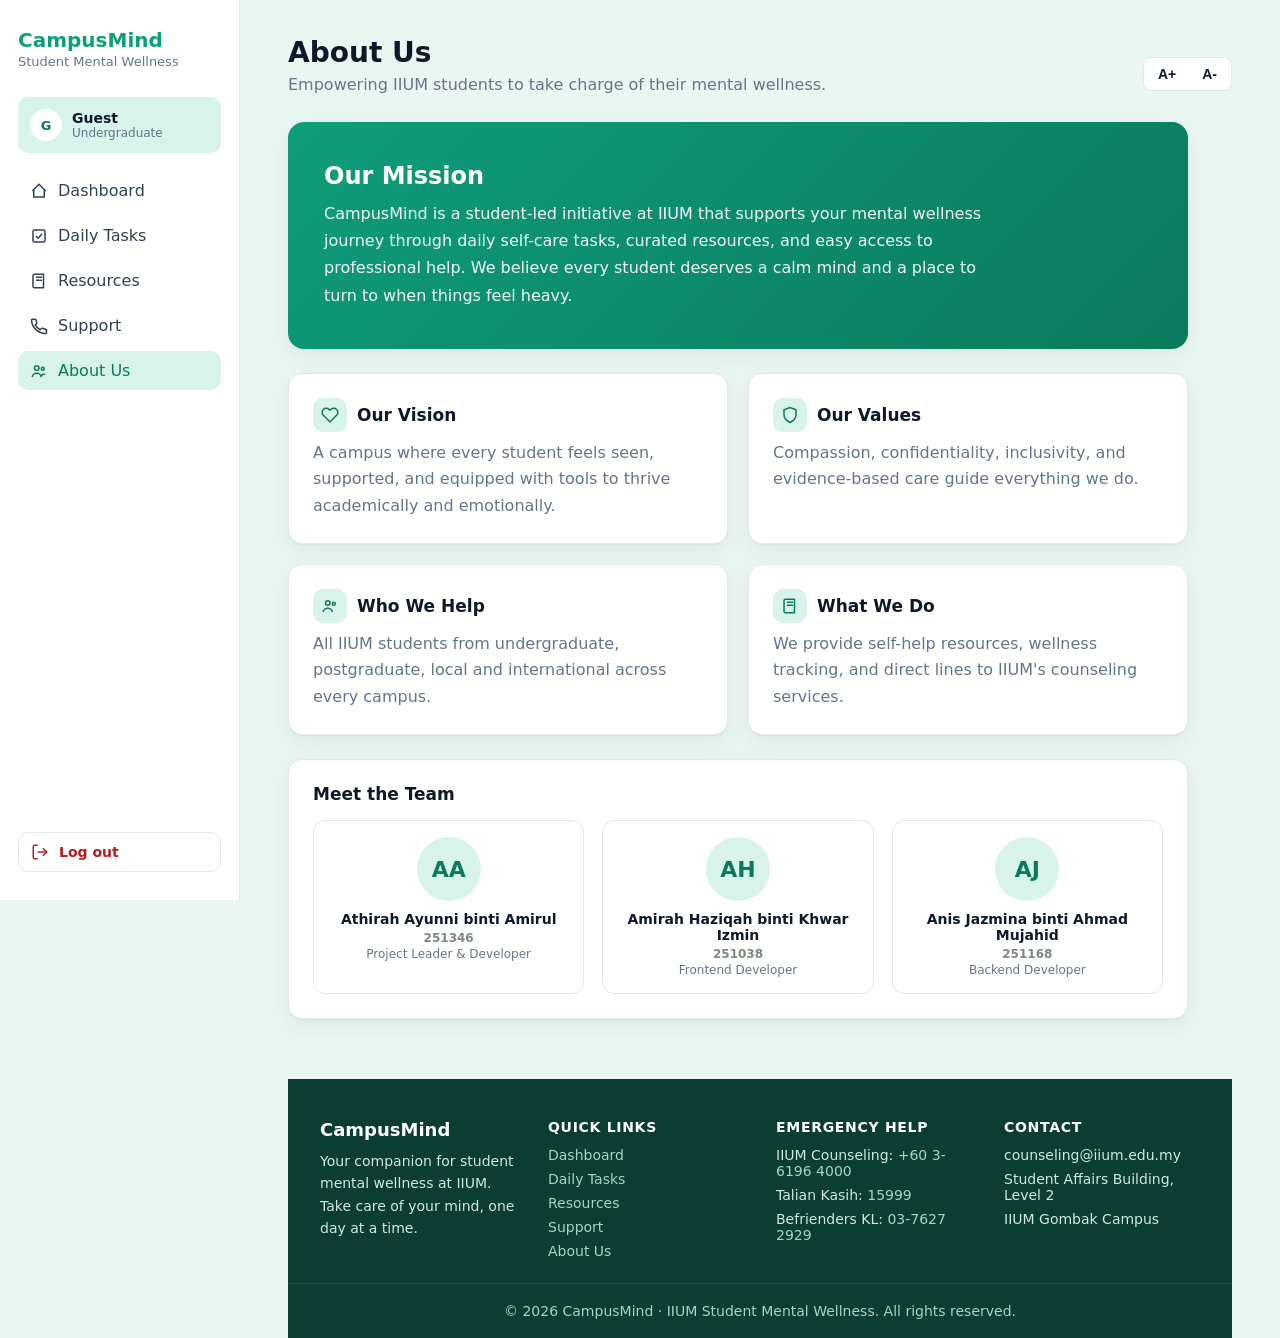
==== commit 2263d066: "edit/AboutUsTeam" ====
--- a/about_us.html
+++ b/about_us.html
@@ -141,7 +141,6 @@
       <div class="accessibility-tools">
         <button class="btn-access" onclick="changeFontSize('up')">A+</button>
         <button class="btn-access" onclick="changeFontSize('down')">A-</button>
-        <button class="btn-access" onclick="changeFontSize('reset')">Reset</button>
       </div>
     </div>
 
@@ -174,6 +173,19 @@
 </script>
 
 <script>
+  // SKRIP AKSESIBILITI
+  let currentScale = 100;
+  function changeFontSize(action) {
+      if(action === 'up' && currentScale < 150) currentScale += 15;
+      if(action === 'down' && currentScale > 100) currentScale -= 15;
+      document.body.style.fontSize = currentScale + '%';
+      const mainContent = document.querySelector('.cm-main');
+      if(mainContent) {
+          mainContent.querySelectorAll('h1, h2, h3, h4, p, span, div').forEach(el => {
+              el.style.fontSize = (currentScale / 100) + 'em';
+          });
+      }
+  }
 
   const savedName = localStorage.getItem('activeUser') || "Guest";
     document.getElementById('user-display-name').innerText = savedName;
@@ -231,7 +243,6 @@
 </script>
 
 <script src="footer.js"></script>
-<script src=accessibility.js></script>
 
 </body>
 </html>
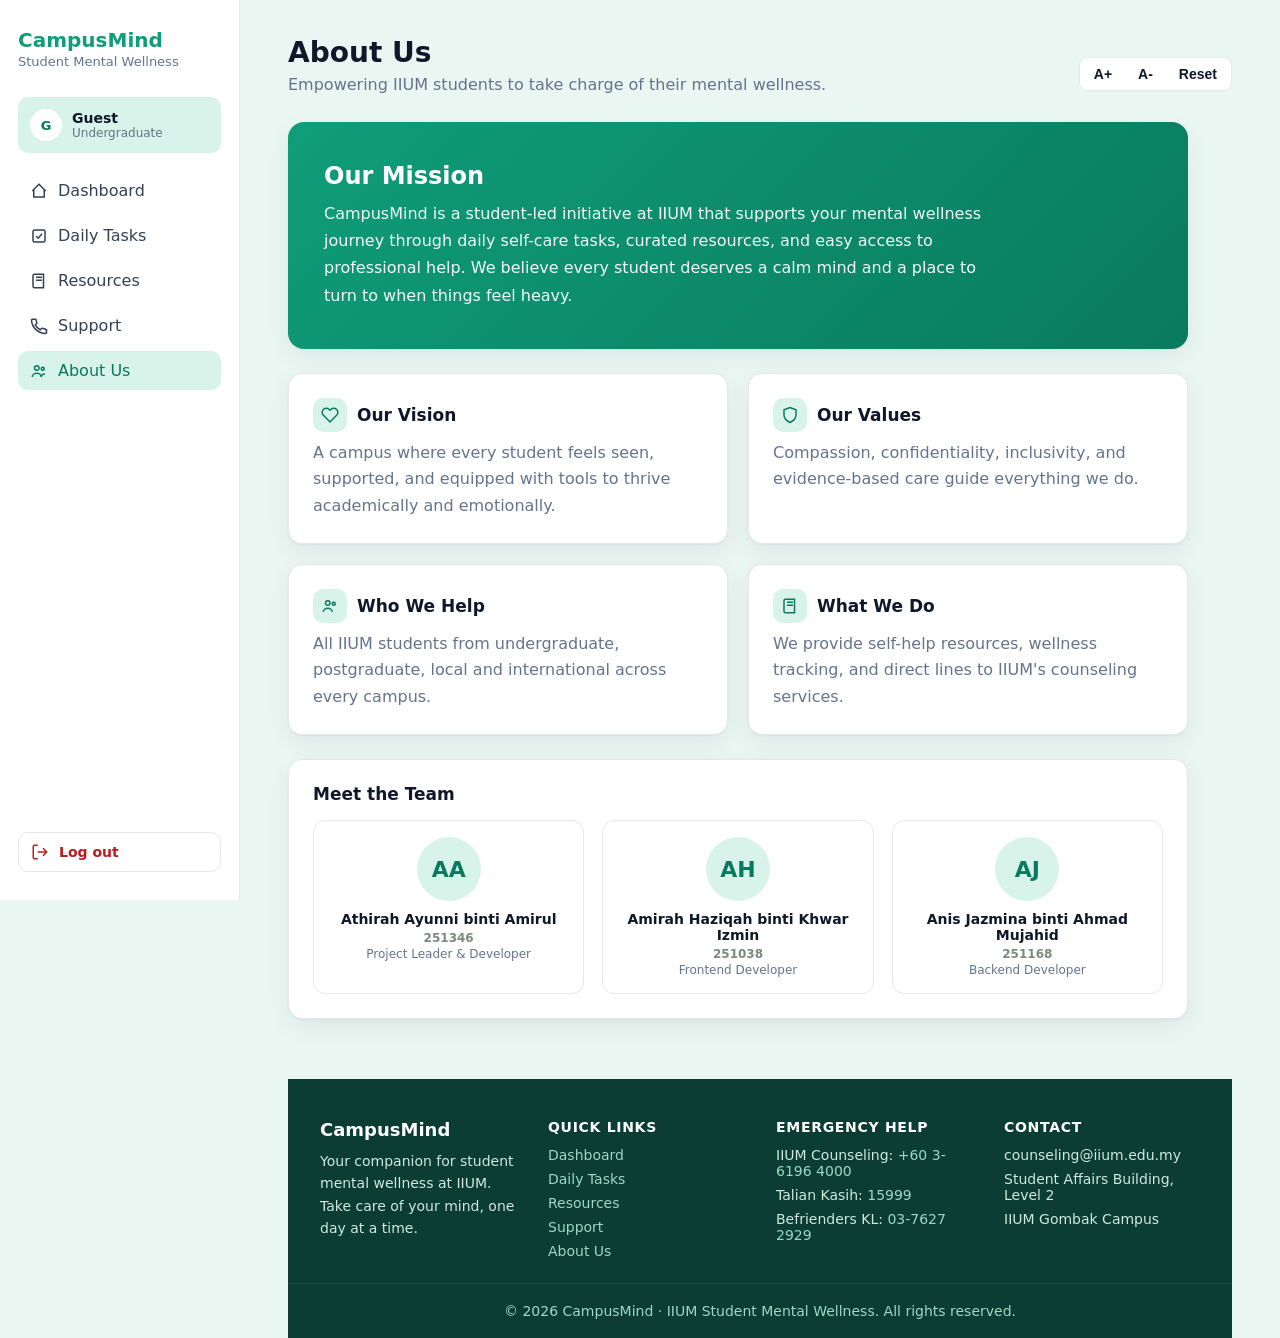
==== commit daa3fab3: "Merge branch 'main' into edit/AboutUsTeam" ====
--- a/about_us.html
+++ b/about_us.html
@@ -141,6 +141,7 @@
       <div class="accessibility-tools">
         <button class="btn-access" onclick="changeFontSize('up')">A+</button>
         <button class="btn-access" onclick="changeFontSize('down')">A-</button>
+        <button class="btn-access" onclick="changeFontSize('reset')">Reset</button>
       </div>
     </div>
 
@@ -173,19 +174,6 @@
 </script>
 
 <script>
-  // SKRIP AKSESIBILITI
-  let currentScale = 100;
-  function changeFontSize(action) {
-      if(action === 'up' && currentScale < 150) currentScale += 15;
-      if(action === 'down' && currentScale > 100) currentScale -= 15;
-      document.body.style.fontSize = currentScale + '%';
-      const mainContent = document.querySelector('.cm-main');
-      if(mainContent) {
-          mainContent.querySelectorAll('h1, h2, h3, h4, p, span, div').forEach(el => {
-              el.style.fontSize = (currentScale / 100) + 'em';
-          });
-      }
-  }
 
   const savedName = localStorage.getItem('activeUser') || "Guest";
     document.getElementById('user-display-name').innerText = savedName;
@@ -243,6 +231,7 @@
 </script>
 
 <script src="footer.js"></script>
+<script src=accessibility.js></script>
 
 </body>
 </html>
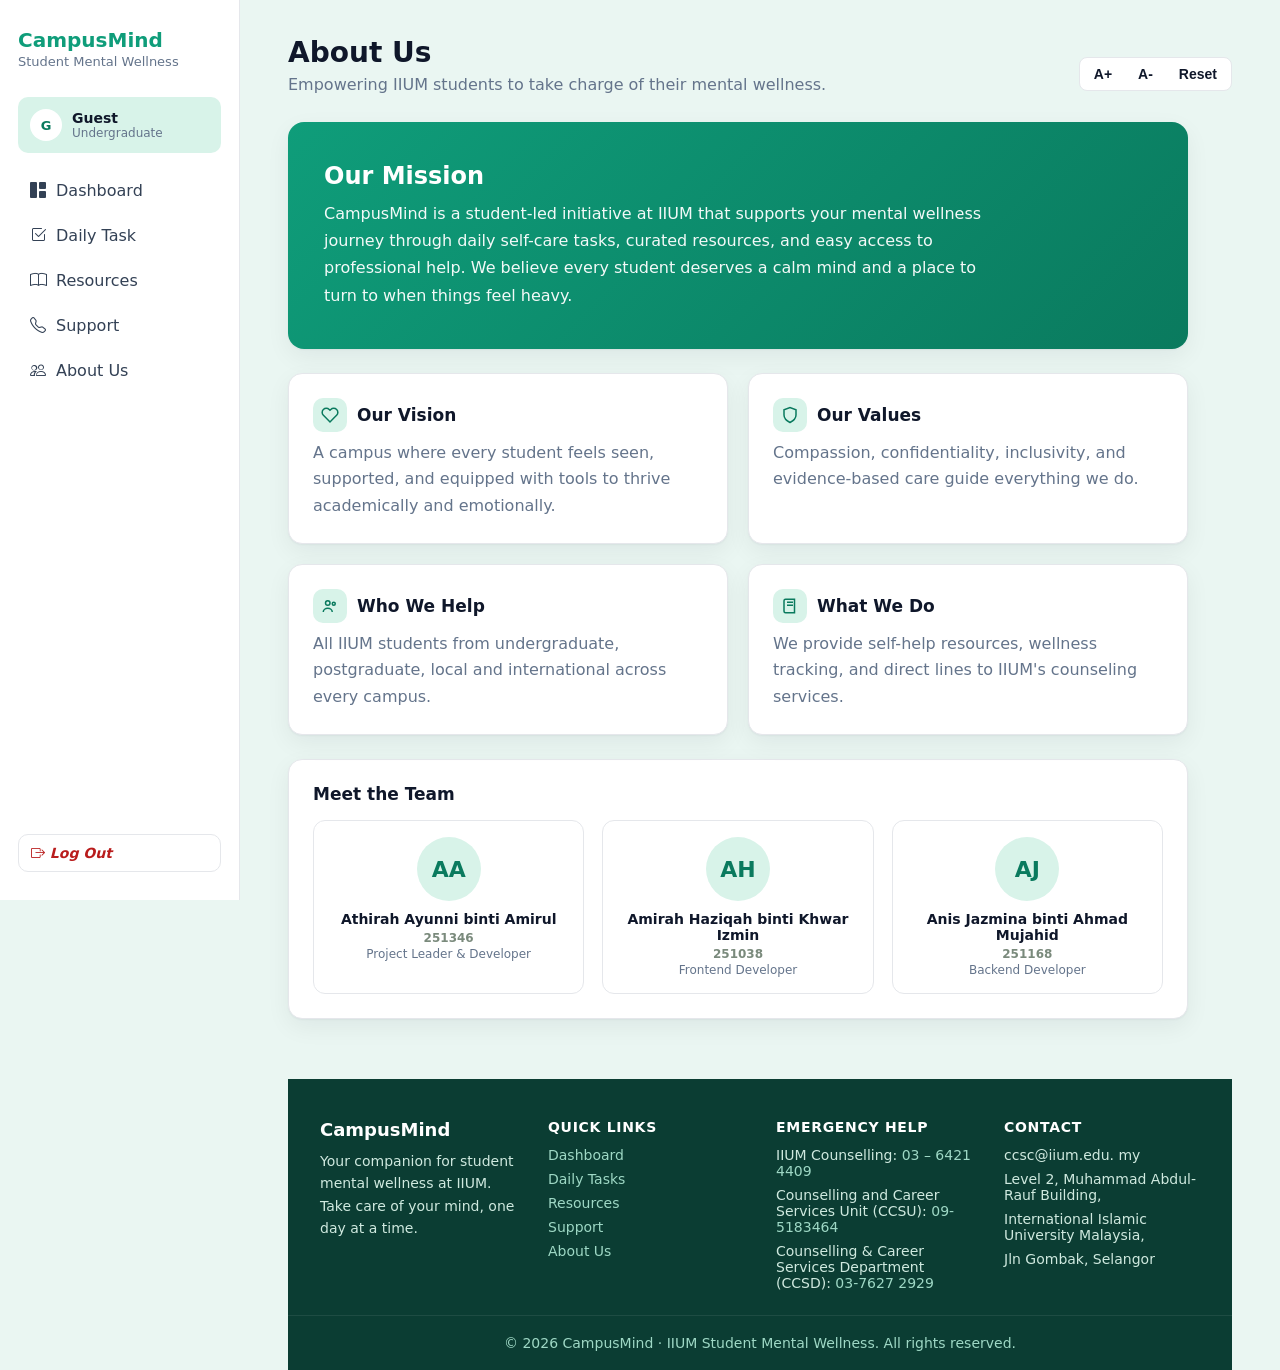
==== commit 9b259313: "last/Revision" ====
--- a/about_us.html
+++ b/about_us.html
@@ -6,12 +6,38 @@
 
   <title>About Us · CampusMind</title>
   <link rel="stylesheet" href="theme.css" />
+  <link rel="stylesheet" href="https://cdn.jsdelivr.net/npm/bootstrap-icons@1.11.3/font/bootstrap-icons.min.css">
 
   <style>
-  /* CSS TAMBAHAN AKSESIBILITI */
-  .accessibility-tools { display: flex; gap: 6px; background: #fff; padding: 4px; border-radius: 8px; border: 1px solid var(--cm-border); display: inline-flex; margin-bottom: 10px; }
-  .btn-access { background: transparent; border: none; color: var(--cm-text); padding: 4px 10px; font-weight: 700; font-size: 14px; cursor: pointer; border-radius: 6px; transition: 0.1s; }
-  .btn-access:hover { background: var(--cm-green-soft); color: var(--cm-green-dark); }
+
+  /* Accessibility tool bars */
+  .accessibility-tools { 
+    display: flex; 
+    gap: 6px; 
+    background: #fff; 
+    padding: 4px; 
+    border-radius: 8px; 
+    border: 1px solid var(--cm-border); 
+    display: inline-flex; 
+    margin-bottom: 10px;
+  }
+
+  .btn-access {
+    background: transparent; 
+    border: none; 
+    color: var(--cm-text); 
+    padding: 4px 10px; 
+    font-weight: 700; 
+    font-size: 14px; 
+    cursor: pointer; 
+    border-radius: 6px; 
+    transition: 0.1s; 
+  }
+
+  .btn-access:hover { 
+    background: var(--cm-green-soft); 
+    color: var(--cm-green-dark); 
+  }
 
   .about-wrap{
     max-width:900px
@@ -19,20 +45,29 @@
 
   .hero{
     background:linear-gradient(135deg,var(--cm-green) 0%,var(--cm-green-dark) 100%);
-    color:#fff;border-radius:16px;padding:40px 36px;margin-bottom:24px;
+    color:#fff;
+    border-radius:16px;
+    padding:40px 36px;
+    margin-bottom:24px;
     box-shadow:var(--cm-shadow);
   }
 
   .hero h3{
-    margin:0 0 10px;font-size:24px
+    margin:0 0 10px;
+    font-size:24px
   }
 
   .hero p{
-    margin:0;line-height:1.7;opacity:.95;max-width:680px
+    margin:0;
+    line-height:1.7;
+    opacity:.95;
+    max-width:680px
   }
 
   .grid-2{
-    display:grid;grid-template-columns:1fr 1fr;gap:20px
+    display:grid;
+    grid-template-columns:1fr 1fr;
+    gap:20px
   }
 
   .info-card{
@@ -40,54 +75,89 @@
   }
 
   .info-card h4{
-    margin:0 0 8px;font-size:17px;display:flex;align-items:center;gap:10px
+    margin:0 0 8px;
+    font-size:17px;
+    display:flex;
+    align-items:center;
+    gap:10px
   }
 
   .info-card .ico{
-    width:34px;height:34px;border-radius:10px;background:var(--cm-green-soft);
-    color:var(--cm-green-dark);display:inline-flex;align-items:center;justify-content:center;
+    width:34px;
+    height:34px;
+    border-radius:10px;
+    background:var(--cm-green-soft);
+    color:var(--cm-green-dark);
+    display:inline-flex;
+    align-items:center;
+    justify-content:center;
   }
 
   .info-card .ico svg{
-    width:18px;height:18px;stroke:currentColor;fill:none;stroke-width:2
+    width:18px;
+    height:18px;
+    stroke:currentColor;
+    fill:none;
+    stroke-width:2
   }
 
   .info-card p{
-    margin:0;color:var(--cm-muted);line-height:1.65
+    margin:0;
+    color:var(--cm-muted);line-height:1.65
   }
 
   .team-card{
-    padding:24px;margin-top:24px
+    padding:24px;
+    margin-top:24px
   }
 
   .team-card h4{
-    margin:0 0 16px;font-size:17px
+    margin:0 0 16px;
+    font-size:17px
   }
 
   .team-grid{
-    display:grid;grid-template-columns:repeat(3,1fr);gap:18px
+    display:grid;
+    grid-template-columns:repeat(3,1fr);
+    gap:18px
   }
 
   .member{
-    text-align:center;padding:16px;border:1px solid var(--cm-border);border-radius:12px
+    text-align:center;
+    padding:16px;
+    border:1px solid var(--cm-border);
+    border-radius:12px
   }
 
   .member .avatar{
-    width:64px;height:64px;border-radius:50%;margin:0 auto 10px;
-    background:var(--cm-green-soft);color:var(--cm-green-dark);
-    display:flex;align-items:center;justify-content:center;font-weight:700;font-size:22px;
+    width:64px;
+    height:64px;
+    border-radius:50%;
+    margin:0 auto 10px;
+    background:var(--cm-green-soft);
+    color:var(--cm-green-dark);
+    display:flex;
+    align-items:center;
+    justify-content:center;
+    font-weight:700;
+    font-size:22px;
   }
 
   .member .name{
-    margin:0;font-weight:600;font-size:14px
+    margin:0;
+    font-weight:600;
+    font-size:14px
   }
 
   .member .role{
-    margin:2px 0 0;color:var(--cm-muted);font-size:12px
+    margin:2px 0 0;
+    color:var(--cm-muted);font-size:12px
   }
 
   .loading{
-    padding:30px;text-align:center;color:var(--cm-muted)
+    padding:30px;
+    text-align:center;
+    color:var(--cm-muted)
   }
 
   @media(max-width:990px){
@@ -105,11 +175,14 @@
 </head>
 
 <body>
-
 <div class="cm-app">
+
+  <!-- Sidebar navigation -->
   <aside class="cm-sidebar">
     <h1 class="cm-brand">CampusMind</h1>
     <p class="cm-brand-sub">Student Mental Wellness</p>
+
+    <!-- User info -->
     <div class="cm-user">
       <div class="cm-avatar" id="user-initials">U</div>
             <div>
@@ -118,26 +191,45 @@
             </div>
     </div>
 
+    <!-- Navigation links -->
     <nav class="cm-nav">
-      <a href="dashboard.html"><svg viewBox="0 0 24 24"><path d="M3 12l9-9 9 9"/><path d="M5 10v10h14V10"/></svg>Dashboard</a>
-      <a href="daily_tasks.html"><svg viewBox="0 0 24 24"><rect x="4" y="4" width="16" height="16" rx="2"/><path d="M8 12l3 3 5-6"/></svg>Daily Tasks</a>
-      <a href="resource_library.html"><svg viewBox="0 0 24 24"><path d="M4 5a2 2 0 0 1 2-2h12v18H6a2 2 0 0 1-2-2z"/><path d="M8 7h8M8 11h8"/></svg>Resources</a>
-      <a href="support.html"><svg viewBox="0 0 24 24"><path d="M22 16.92V21a1 1 0 0 1-1.11 1A19 19 0 0 1 2 4.11 1 1 0 0 1 3 3h4.09a1 1 0 0 1 1 .75l1 4a1 1 0 0 1-.29 1L7 10.5a16 16 0 0 0 6.5 6.5l1.75-1.79a1 1 0 0 1 1-.29l4 1a1 1 0 0 1 .75 1z"/></svg>Support</a>
-      <a href="about_us.html" class="active"><svg viewBox="0 0 24 24"><circle cx="9" cy="8" r="3"/><path d="M3 20c0-3 3-5 6-5s6 2 6 5"/><circle cx="17" cy="9" r="2"/><path d="M15 20c0-2 2-4 5-4"/></svg>About Us</a>
+
+      <a href="dashboard.html">
+            <i class="bi bi-grid-1x2-fill"></i> Dashboard
+      </a>
+
+      <a href="daily_tasks.html">
+            <i class="bi bi-check2-square"></i> Daily Task
+      </a>
+
+      <a href="resource_library.html">
+          <i class="bi bi-book"></i> Resources
+      </a>
+
+      <a href="support.html">
+          <i class="bi bi-telephone"></i> Support
+      </a>
+
+      <a href="about_us.html">
+          <i class="bi bi-people"></i> About Us
+        </a>
     </nav>
 
+    <!-- Logout -->
     <a href="index.html" class="cm-logout" onclick="localStorage.removeItem('activeUser');">
-      <svg viewBox="0 0 24 24"><path d="M9 21H5a2 2 0 0 1-2-2V5a2 2 0 0 1 2-2h4"/><path d="M16 17l5-5-5-5"/><path d="M21 12H9"/></svg>
-      Log out
+    <i class="bi bi-box-arrow-right"> Log Out</i> 
     </a>
   </aside>
 
+  <!-- Main content -->
   <main class="cm-main">
     <div style="display: flex; justify-content: space-between; align-items: center;">
       <div>
         <h2 class="cm-page-title">About Us</h2>
         <p class="cm-page-sub">Empowering IIUM students to take charge of their mental wellness.</p>
       </div>
+
+      <!-- Accessibility buttons -->
       <div class="accessibility-tools">
         <button class="btn-access" onclick="changeFontSize('up')">A+</button>
         <button class="btn-access" onclick="changeFontSize('down')">A-</button>
@@ -145,6 +237,7 @@
       </div>
     </div>
 
+    <!-- Dynamic content placeholder -->
     <div id="about-content" class="about-wrap">
       <div class="loading">Loading…</div>
     </div>
@@ -153,6 +246,7 @@
   </main>
 </div>
 
+<!-- JSON data embedded in script -->
 <script id="about-data" type="application/json">
 {
   "hero": {
@@ -173,13 +267,16 @@
 }
 </script>
 
+<!-- JavaScript rendering logic -->
 <script>
-
+  // Load user name from localStorage
   const savedName = localStorage.getItem('activeUser') || "Guest";
     document.getElementById('user-display-name').innerText = savedName;
     document.getElementById('user-initials').innerText = savedName.charAt(0).toUpperCase();
 
-(function(){
+
+    (function(){
+  // Icons dictionary
   var ICONS = {
     heart:  '<svg viewBox="0 0 24 24"><path d="M20.84 4.61a5.5 5.5 0 0 0-7.78 0L12 5.67l-1.06-1.06a5.5 5.5 0 0 0-7.78 7.78l1.06 1.06L12 21.23l7.78-7.78 1.06-1.06a5.5 5.5 0 0 0 0-7.78z"/></svg>',
     shield: '<svg viewBox="0 0 24 24"><path d="M12 22s8-4 8-10V5l-8-3-8 3v7c0 6 8 10 8 10z"/></svg>',
@@ -187,6 +284,7 @@
     book:   '<svg viewBox="0 0 24 24"><path d="M4 5a2 2 0 0 1 2-2h12v18H6a2 2 0 0 1-2-2z"/><path d="M8 7h8M8 11h8"/></svg>'
   };
 
+  // Render function builds HTML dynamically
   function render(d){
     var initials = function(n){return n.split(' ').map(function(p){return p[0]}).join('').slice(0,2).toUpperCase();};
     var html = ''+
@@ -212,11 +310,13 @@
     document.getElementById('about-content').innerHTML = html;
   }
 
+  // Fallback if JSON fails
   function fallback(){
     try{ render(JSON.parse(document.getElementById('about-data').textContent)); }
     catch(e){ document.getElementById('about-content').innerHTML='<div class="loading">Unable to load.</div>'; }
   }
 
+  // AJAX request to load external JSON 
   var xhr = new XMLHttpRequest();
   xhr.open('GET','about.json',true);
   xhr.onreadystatechange = function(){
@@ -230,8 +330,9 @@
 })();
 </script>
 
+<!--External scripts -->
 <script src="footer.js"></script>
-<script src=accessibility.js></script>
+<script src="accessibility.js"></script>
 
 </body>
 </html>
--- a/theme.css
+++ b/theme.css
@@ -1,20 +1,29 @@
+/* ==========================================================================
+   CAMPUSMIND GLOBAL THEME VARIABLES
+   ========================================================================== */
+
 :root{
-  --cm-green:#0f9d7a;
-  --cm-green-dark:#0a7a5e;
-  --cm-green-soft:#d8f3e9;
-  --cm-bg:#eaf6f2;
-  --cm-card:#ffffff;
-  --cm-text:#0f172a;
-  --cm-muted:#64748b;
-  --cm-border:#e5e7eb;
-  --cm-shadow:0 1px 2px rgba(15,23,42,.04), 0 8px 24px rgba(15,23,42,.06);
-}
+  --cm-green:#0f9d7a; /* Primary brand green */
+  --cm-green-dark:#0a7a5e; /* Darker shade for emphasis */
+  --cm-green-soft:#d8f3e9; /* Soft background green */
+  --cm-bg:#eaf6f2; /* Page background */
+  --cm-card:#ffffff; /* Card background */
+  --cm-text:#0f172a; /* Main text color */
+  --cm-muted:#64748b; /* Muted text color */
+  --cm-border:#e5e7eb; /* Border color */
+  --cm-shadow:0 1px 2px rgba(15,23,42,.04), 0 8px 24px rgba(15,23,42,.06); /* Shadow for cards */
+}
+
+/* Reset box-sizing for all elements */
 *{box-sizing:border-box}
 
+/* Reset margins/padding */
 html,body{
-  margin:0;padding:0
-}
-
+  margin:0;
+  padding:0
+}
+
+/* Global body styling */
 body{
   font-family:'Inter','Segoe UI',system-ui,-apple-system,sans-serif;
   background:var(--cm-bg);
@@ -22,105 +31,172 @@
   min-height:100vh;
 }
 
+/* Links */
 a{
-  color:var(--cm-green);text-decoration:none
+  color:var(--cm-green);
+  text-decoration:none
 }
 
 a:hover{
-  text-decoration:underline
-}
-
+  text-decoration:underline;
+}
+
+/* ==========================================================================
+   LAYOUT STRUCTURE
+   ========================================================================== */
+
+/* App grid: sidebar + main content */
 .cm-app{
-  display:grid;grid-template-columns:240px 1fr;min-height:100vh
-}
-
+  display:grid;
+  grid-template-columns:240px 1fr;
+  min-height:100vh
+}
+
+/* Sidebar styling */
 .cm-sidebar{
   background:#fff;
   border-right:1px solid var(--cm-border);
   padding:28px 18px;
-  position:sticky;top:0;height:100vh;
-  display:flex;flex-direction:column;
-}
-
+  position:sticky;
+  top:0;
+  height:100vh;
+  display:flex;
+  flex-direction:column;
+}
+
+/* User info box */
 .cm-user{
-  display:flex;align-items:center;gap:10px;
-  padding:12px;border-radius:10px;background:var(--cm-green-soft);
+  display:flex;
+  align-items:center;
+  gap:10px;
+  padding:12px;
+  border-radius:10px;
+  background:var(--cm-green-soft);
   margin-bottom:18px;
 }
 
 .cm-user .cm-avatar{
-  width:32px;height:32px;border-radius:50%;
-  background:#fff;color:var(--cm-green-dark);
-  display:flex;align-items:center;justify-content:center;font-weight:700;font-size:13px;
+  width:32px;
+  height:32px;
+  border-radius:50%;
+  background:#fff;
+  color:var(--cm-green-dark);
+  display:flex;
+  align-items:center;
+  justify-content:center;
+  font-weight:700;
+  font-size:13px;
 }
 
 .cm-user .cm-uname{
-  font-weight:600;font-size:14px;line-height:1.2
+  font-weight:600;
+  font-size:14px;
+  line-height:1.2
 }
 
 .cm-user .cm-urole{
-  color:var(--cm-muted);font-size:12px
-}
-
+  color:var(--cm-muted);
+  font-size:12px
+}
+
+/* Logout button */
 .cm-logout{
   margin-top:auto;
-  display:flex;align-items:center;gap:10px;
-  padding:10px 12px;border-radius:10px;
-  background:transparent;border:1px solid var(--cm-border);
-  color:#b91c1c;font-weight:600;font-size:14px;
-  cursor:pointer;text-decoration:none;
-  font-family:inherit;width:100%;
+  display:flex;
+  align-items:center;
+  gap:10px;
+  padding:10px 12px;
+  border-radius:10px;
+  background:transparent;
+  border:1px solid var(--cm-border);
+  color:#b91c1c;
+  font-weight:600;
+  font-size:14px;
+  cursor:pointer;
+  text-decoration:none;
+  font-family:inherit;
+  width:100%;
 }
 
 .cm-logout:hover{
-  background:#fef2f2;text-decoration:none
+  background:#fef2f2;
+  text-decoration:none
 }
 
 .cm-logout svg{
-  width:18px;height:18px;stroke:currentColor;fill:none;stroke-width:2
-}
-
+  width:18px;
+  height:18px;
+  stroke:currentColor;
+  fill:none;
+  stroke-width:2
+}
+
+/* Brand */
 .cm-brand{
-  font-weight:800;color:var(--cm-green);font-size:20px;margin:0
+  font-weight:800;
+  color:var(--cm-green);
+  font-size:20px;
+  margin:0
 }
 
 .cm-brand-sub{
-  color:var(--cm-muted);font-size:13px;margin:2px 0 28px
-}
-
+  color:var(--cm-muted);
+  font-size:13px;
+  margin:2px 0 28px
+}
+
+/* Navigation */
 .cm-nav{
-  display:flex;flex-direction:column;gap:6px
+  display:flex;
+  flex-direction:column;
+  gap:6px
 }
 
 .cm-nav a{
-  display:flex;align-items:center;gap:10px;
-  padding:10px 12px;border-radius:10px;color:#334155;font-weight:500;
-}
-
-.cm-nav a:hover{
-  background:#f1f5f9;text-decoration:none
+  display:flex;
+  align-items:center;
+  gap:10px;
+  padding:10px 12px;
+  border-radius:10px;
+  color:#334155;
+  font-weight:500;
+}
+
+.cm-nav a:hover {
+  background:#f1f5f9;
+  text-decoration:none;
 }
 
 .cm-nav a.active{
-  background:var(--cm-green-soft);color:var(--cm-green-dark)
+  background:var(--cm-green-soft);
+  color:var(--cm-green-dark)
 }
 
 .cm-nav svg{
-  width:18px;height:18px;stroke:currentColor;fill:none;stroke-width:2
-}
-
+  width:18px;
+  height:18px;
+  stroke:currentColor;
+  fill:none;
+  stroke-width:2
+}
+
+/* Main content */
 .cm-main{
   padding:36px 48px 0
 }
 
 .cm-page-title{
-  font-size:28px;font-weight:800;margin:0 0 6px
+  font-size:28px;
+  font-weight:800;
+  margin:0 0 6px;
 }
 
 .cm-page-sub{
-  color:var(--cm-muted);margin:0 0 28px
-}
-
+  color:var(--cm-muted);
+  margin:0 0 28px;
+}
+
+/* Card component */
 .cm-card{
   background:var(--cm-card);
   border:1px solid var(--cm-border);
@@ -129,6 +205,9 @@
   overflow:hidden;
 }
 
+/* ==========================================================================
+   FOOTER
+   ========================================================================== */
 .cm-footer{
   margin-top:60px;
   background:#0b3d33;
@@ -136,25 +215,42 @@
 }
 
 .cm-footer-inner{
-  max-width:1200px;margin:0 auto;
+  max-width:1200px;
+  margin:0 auto;
   padding:40px 32px 24px;
-  display:grid;grid-template-columns:repeat(4,1fr);gap:32px;
+  display:grid;
+  grid-template-columns:repeat(4,1fr);
+  gap:32px;
 }
 
 .cm-footer h4.cm-footer-brand{
-  color:#fff;margin:0 0 10px;font-size:18px
+  color:#fff;
+  margin:0 0 10px;
+  font-size:18px;
 }
 
 .cm-footer h5{
-  color:#fff;margin:0 0 12px;font-size:14px;text-transform:uppercase;letter-spacing:.05em
+  color:#fff;
+  margin:0 0 12px;
+  font-size:14px;
+  text-transform:uppercase;
+  letter-spacing:.05em;
 }
 
 .cm-footer p{
-  margin:0;line-height:1.6;font-size:14px
+  margin:0;
+  line-height:1.6;
+  font-size:14px;
 }
 
 .cm-footer ul{
-  list-style:none;padding:0;margin:0;display:flex;flex-direction:column;gap:8px;font-size:14px
+  list-style:none;
+  padding:0;
+  margin:0;
+  display:flex;
+  flex-direction:column;
+  gap:8px;
+  font-size:14px;
 }
 
 .cm-footer a{
@@ -166,25 +262,73 @@
 
 .cm-footer-bottom{
   border-top:1px solid rgba(255,255,255,.08);
-  padding:16px 32px;text-align:center;font-size:13px;color:#9ed8c5;
-}
+  padding:16px 32px;
+  text-align:center;
+  font-size:13px;
+  color:#9ed8c5;
+}
+
+/* ==========================================================================
+   RESPONSIVE DESIGN
+   ========================================================================== */
 
 @media (max-width: 990px){
-  .cm-app{grid-template-columns:1fr}
-  .cm-sidebar{position:static;height:auto;padding:20px;border-right:none;border-bottom:1px solid var(--cm-border)}
-  .cm-nav{flex-direction:row;flex-wrap:wrap;gap:8px}
-  .cm-logout{margin-top:15px;width:auto;display:inline-flex}
-  .cm-brand-sub{margin-bottom:15px}
-  .cm-main{padding:28px}
-  .cm-footer-inner{grid-template-columns:1fr 1fr;padding:32px 20px}
+  .cm-app{
+    grid-template-columns:1fr
+  }
+  .cm-sidebar{
+    position:static;
+    height:auto;
+    padding:20px;
+    border-right:none;
+    border-bottom:1px solid var(--cm-border)
+  }
+  .cm-nav{
+    flex-direction:row;
+    flex-wrap:wrap;
+    gap:8px
+  }
+  .cm-logout{
+    margin-top:15px;
+    width:auto;
+    display:inline-flex
+  }
+  .cm-brand-sub{
+    margin-bottom:15px
+  }
+  .cm-main{
+    padding:28px
+  }
+  .cm-footer-inner{
+    grid-template-columns:1fr 1fr;
+    padding:32px 20px
+  }
 }
 
 @media (max-width: 600px){
-  .cm-sidebar{padding:15px}
-  .cm-nav{flex-direction:column;width:100%}
-  .cm-nav a{width:100%}
-  .cm-logout{display:flex;width:100%;justify-content:center}
-  .cm-main{padding:16px}
-  .cm-page-title{font-size:22px}
-  .cm-footer-inner{grid-template-columns:1fr;gap:24px}
+  .cm-sidebar{
+    padding:15px
+  }
+  .cm-nav{
+    flex-direction:column;
+    width:100%
+  }
+  .cm-nav a{
+    width:100%
+  }
+  .cm-logout{
+    display:flex;
+    width:100%;
+    justify-content:center
+  }
+  .cm-main{
+    padding:16px
+  }
+  .cm-page-title{
+    font-size:22px
+  }
+  .cm-footer-inner{
+    grid-template-columns:1fr;
+    gap:24px
+  }
 }
